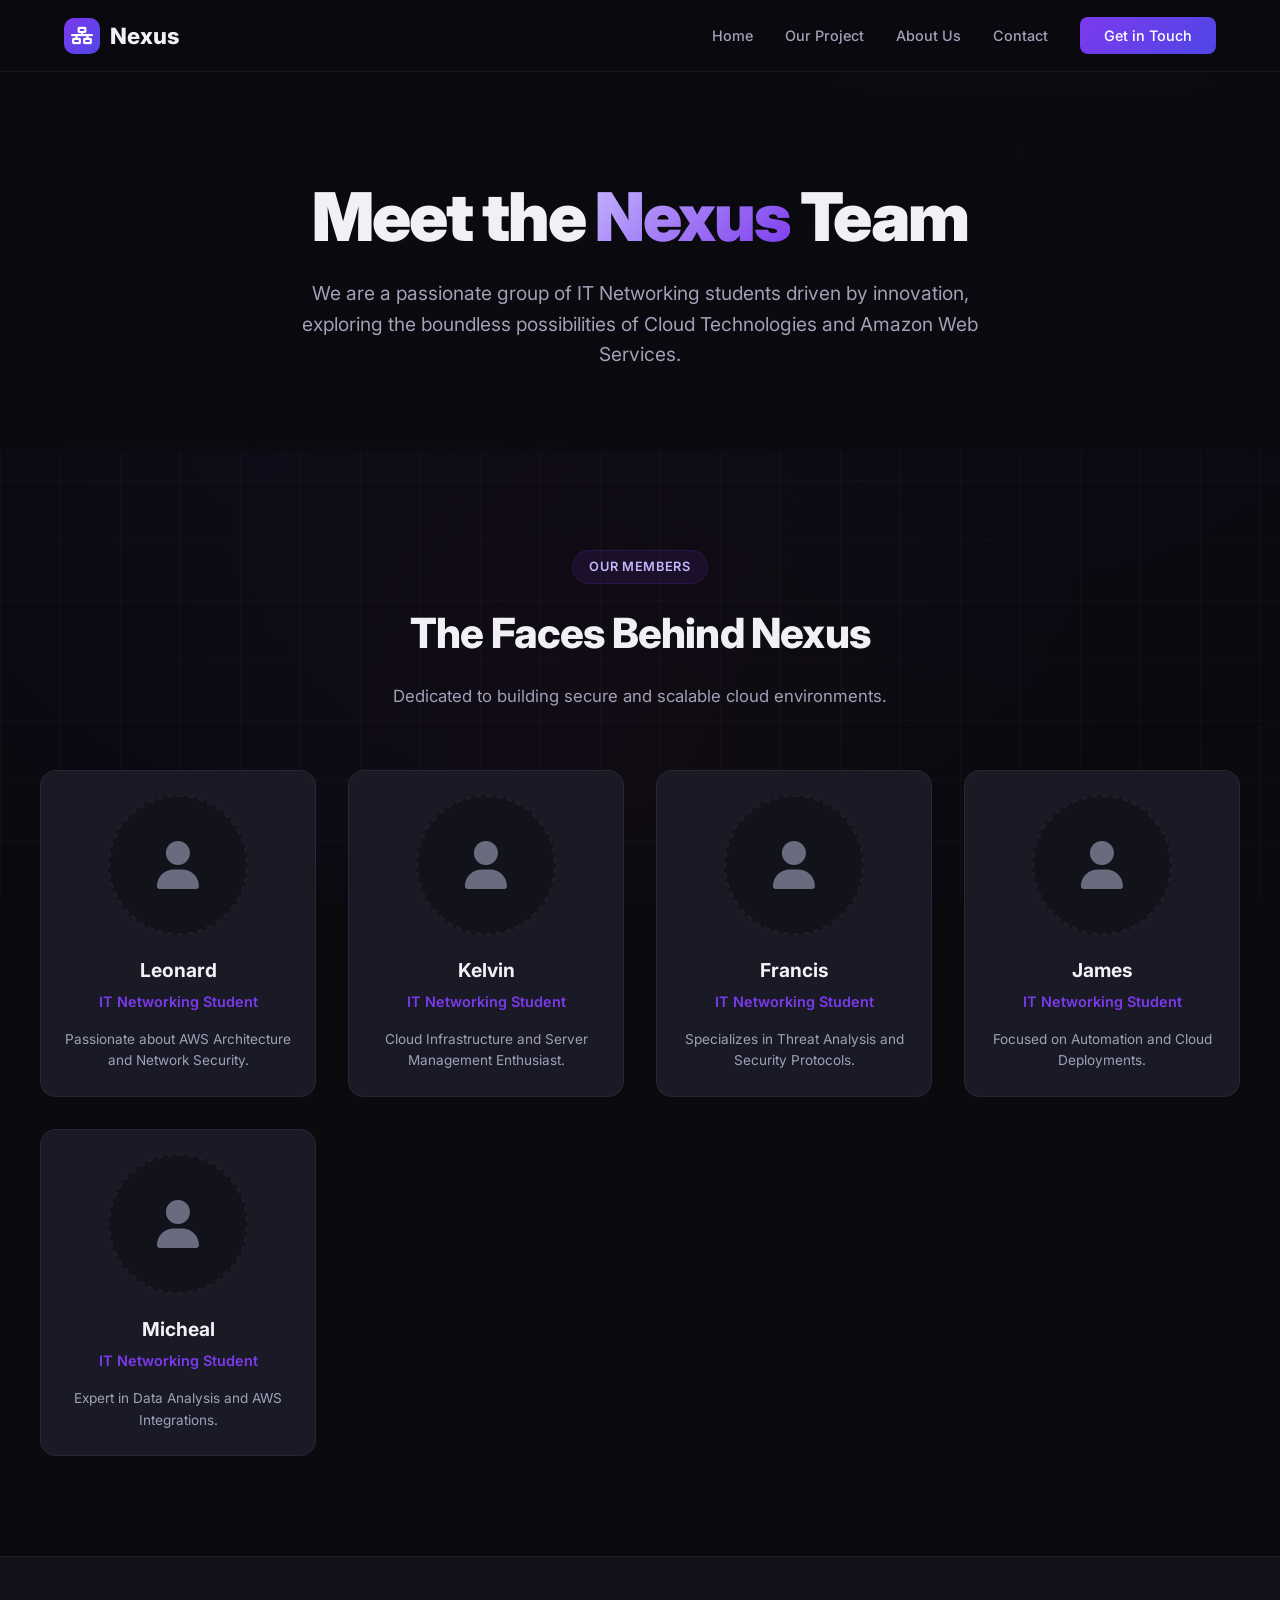
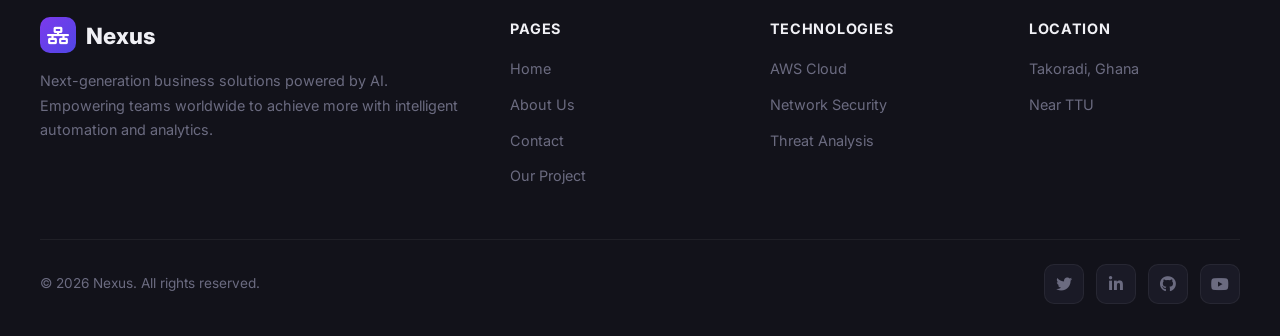
==== about.html @ 23b15f89 "Update branding to Nexus and convert to multi-page website" ====
<!DOCTYPE html>
<html lang="en">
<head>
  <meta charset="UTF-8" />
  <meta name="viewport" content="width=device-width, initial-scale=1.0" />
  <title>About Us | Nexus</title>
  <meta name="description" content="Nexus is a group of IT networking students specializing in AWS cloud infrastructure and threat analysis. with AI-powered analytics, cloud infrastructure, and enterprise automation." />
  <link rel="preconnect" href="https://fonts.googleapis.com" />
  <link rel="preconnect" href="https://fonts.gstatic.com" crossorigin />
  <link href="https://fonts.googleapis.com/css2?family=Inter:wght@400;500;600;700;800;900&display=swap" rel="stylesheet" />
  <link rel="stylesheet" href="https://cdnjs.cloudflare.com/ajax/libs/font-awesome/6.5.1/css/all.min.css" crossorigin="anonymous" referrerpolicy="no-referrer" />
  <link rel="stylesheet" href="style.css" />
</head>
<body>

  <!-- Background -->
  <div class="bg-grid"></div>

  <!-- ===== NAV ===== -->
  <nav>
    <div class="nav-inner">
      <a href="#" class="logo">
        <div class="logo-icon"><i class="fas fa-network-wired"></i></div>
        Nexus
      </a>
      <button class="mobile-toggle" id="mobileToggle" aria-label="Menu">
        <i class="fas fa-bars"></i>
      </button>
      <ul class="nav-links" id="navLinks">
        <li><a href="index.html">Home</a></li>
        <li><a href="index.html#project">Our Project</a></li>
        <li><a href="about.html">About Us</a></li>
        <li><a href="contact.html">Contact</a></li>
        <li><a href="contact.html" class="nav-cta">Get in Touch</a></li>
      </ul>
    </div>
  </nav>

    <!-- ===== ABOUT HERO ===== -->
  <section class="hero" id="hero" style="background: linear-gradient(rgba(10, 10, 15, 0.8), rgba(10, 10, 15, 0.9)), url('https://images.unsplash.com/photo-1451187580459-43490279c0fa?auto=format&fit=crop&q=80&w=1200') center/cover; min-height: 50vh; padding: 160px 24px 60px;">
    <div class="hero-content">
      <h1 class="fade-in fade-in-delay-1">Meet the <span class="highlight">Nexus</span> Team</h1>
      <p class="fade-in fade-in-delay-2" style="max-width: 700px; margin: 0 auto;">
        We are a passionate group of IT Networking students driven by innovation, exploring the boundless possibilities of Cloud Technologies and Amazon Web Services.
      </p>
    </div>
  </section>

  <!-- ===== TEAM ===== -->
  <section id="team">
    <div class="section-header fade-in">
      <span class="section-label">Our Members</span>
      <h2>The Faces Behind Nexus</h2>
      <p>Dedicated to building secure and scalable cloud environments.</p>
    </div>
    
    <style>
      .team-grid {
        display: grid;
        grid-template-columns: repeat(auto-fit, minmax(220px, 1fr));
        gap: 32px;
        max-width: var(--max-width);
        margin: 0 auto;
      }
      .team-card {
        background: var(--bg-card);
        border: 1px solid var(--border);
        border-radius: var(--radius);
        padding: 24px;
        text-align: center;
        transition: all var(--transition);
      }
      .team-card:hover {
        transform: translateY(-8px);
        border-color: var(--accent);
        box-shadow: 0 10px 30px rgba(0,0,0,0.5);
      }
      .team-photo {
        width: 140px;
        height: 140px;
        border-radius: 50%;
        margin: 0 auto 20px;
        background: var(--bg-secondary);
        border: 2px dashed var(--border);
        display: flex;
        align-items: center;
        justify-content: center;
        overflow: hidden;
        position: relative;
      }
      .team-photo img {
        width: 100%;
        height: 100%;
        object-fit: cover;
        position: absolute;
      }
      .team-photo i {
        font-size: 3rem;
        color: var(--text-muted);
      }
      .team-card h3 {
        font-size: 1.2rem;
        margin-bottom: 4px;
      }
      .team-card p {
        color: var(--accent);
        font-size: 0.9rem;
        font-weight: 600;
        margin-bottom: 16px;
      }
      .team-card .bio {
        color: var(--text-secondary);
        font-size: 0.85rem;
        font-weight: normal;
        margin-bottom: 0;
      }
    </style>

    <div class="team-grid">
      <!-- Member 1 -->
      <div class="team-card fade-in">
        <div class="team-photo">
          <i class="fas fa-user"></i>
          <!-- <img src="your-photo-url-here.jpg" alt="Leonard" /> -->
        </div>
        <h3>Leonard</h3>
        <p>IT Networking Student</p>
        <p class="bio">Passionate about AWS Architecture and Network Security.</p>
      </div>

      <!-- Member 2 -->
      <div class="team-card fade-in fade-in-delay-1">
        <div class="team-photo">
          <i class="fas fa-user"></i>
        </div>
        <h3>Kelvin</h3>
        <p>IT Networking Student</p>
        <p class="bio">Cloud Infrastructure and Server Management Enthusiast.</p>
      </div>

      <!-- Member 3 -->
      <div class="team-card fade-in fade-in-delay-2">
        <div class="team-photo">
          <i class="fas fa-user"></i>
        </div>
        <h3>Francis</h3>
        <p>IT Networking Student</p>
        <p class="bio">Specializes in Threat Analysis and Security Protocols.</p>
      </div>

      <!-- Member 4 -->
      <div class="team-card fade-in fade-in-delay-3">
        <div class="team-photo">
          <i class="fas fa-user"></i>
        </div>
        <h3>James</h3>
        <p>IT Networking Student</p>
        <p class="bio">Focused on Automation and Cloud Deployments.</p>
      </div>

      <!-- Member 5 -->
      <div class="team-card fade-in fade-in-delay-4">
        <div class="team-photo">
          <i class="fas fa-user"></i>
        </div>
        <h3>Micheal</h3>
        <p>IT Networking Student</p>
        <p class="bio">Expert in Data Analysis and AWS Integrations.</p>
      </div>
    </div>
  </section>

<!-- ===== FOOTER ===== -->
  <footer>
    <div class="footer-inner">
      <div class="footer-brand">
        <a href="#" class="logo">
          <div class="logo-icon"><i class="fas fa-network-wired"></i></div>
          Nexus
        </a>
        <p>Next-generation business solutions powered by AI. Empowering teams worldwide to achieve more with intelligent automation and analytics.</p>
      </div>
      <div class="footer-col">
        <h4>Pages</h4>
        <ul>
          <li><a href="index.html">Home</a></li>
          <li><a href="about.html">About Us</a></li>
          <li><a href="contact.html">Contact</a></li>
          <li><a href="index.html#project">Our Project</a></li>
        </ul>
      </div>
      <div class="footer-col">
        <h4>Technologies</h4>
        <ul>
          <li><a href="#">AWS Cloud</a></li>
          <li><a href="#">Network Security</a></li>
          <li><a href="#">Threat Analysis</a></li>
        </ul>
      </div>
      <div class="footer-col">
        <h4>Location</h4>
        <ul>
          <li><a href="#">Takoradi, Ghana</a></li>
          <li><a href="#">Near TTU</a></li>
        </ul>
      </div>
    </div>
    <div class="footer-bottom">
      <p>&copy; 2026 Nexus. All rights reserved.</p>
      <div class="footer-socials">
        <a href="#" aria-label="Twitter"><i class="fab fa-twitter"></i></a>
        <a href="#" aria-label="LinkedIn"><i class="fab fa-linkedin-in"></i></a>
        <a href="#" aria-label="GitHub"><i class="fab fa-github"></i></a>
        <a href="#" aria-label="YouTube"><i class="fab fa-youtube"></i></a>
      </div>
    </div>
  </footer>

  <!-- Mobile nav toggle -->
  <script>
    const toggle = document.getElementById('mobileToggle');
    const navLinks = document.getElementById('navLinks');
    toggle.addEventListener('click', () => {
      navLinks.classList.toggle('open');
      const icon = toggle.querySelector('i');
      icon.classList.toggle('fa-bars');
      icon.classList.toggle('fa-times');
    });
    // Close mobile nav on link click
    navLinks.querySelectorAll('a').forEach(link => {
      link.addEventListener('click', () => {
        navLinks.classList.remove('open');
        const icon = toggle.querySelector('i');
        icon.classList.add('fa-bars');
        icon.classList.remove('fa-times');
      });
    });
  </script>
</body>
</html>
---- style.css ----
/* ===== RESET & BASE ===== */
    *,
    *::before,
    *::after { margin: 0; padding: 0; box-sizing: border-box; }

    :root {
      --bg-primary: #0a0a0f;
      --bg-secondary: #12121a;
      --bg-card: #1a1a26;
      --bg-card-hover: #222233;
      --text-primary: #f0f0f5;
      --text-secondary: #a0a0b8;
      --text-muted: #6b6b80;
      --accent: #7c3aed;
      --accent-hover: #8b5cf6;
      --accent-subtle: rgba(124, 58, 237, 0.1);
      --accent-glow: rgba(124, 58, 237, 0.3);
      --gradient-1: linear-gradient(135deg, #7c3aed, #4f46e5);
      --gradient-2: linear-gradient(135deg, #7c3aed, #ec4899);
      --gradient-text: linear-gradient(135deg, #c4b5fd, #7c3aed);
      --border: rgba(255, 255, 255, 0.06);
      --border-hover: rgba(255, 255, 255, 0.12);
      --radius: 16px;
      --radius-sm: 10px;
      --radius-lg: 24px;
      --shadow: 0 4px 30px rgba(0, 0, 0, 0.4);
      --shadow-glow: 0 0 60px rgba(124, 58, 237, 0.15);
      --transition: 0.3s cubic-bezier(0.4, 0, 0.2, 1);
      --max-width: 1200px;
      --nav-height: 72px;
    }

    html { scroll-behavior: smooth; }
    body {
      font-family: 'Inter', -apple-system, BlinkMacSystemFont, sans-serif;
      background: var(--bg-primary);
      color: var(--text-primary);
      line-height: 1.6;
      overflow-x: hidden;
      -webkit-font-smoothing: antialiased;
    }

    /* ===== SCROLLBAR ===== */
    ::-webkit-scrollbar { width: 8px; }
    ::-webkit-scrollbar-track { background: var(--bg-primary); }
    ::-webkit-scrollbar-thumb { background: var(--text-muted); border-radius: 4px; }
    ::-webkit-scrollbar-thumb:hover { background: var(--text-secondary); }

    /* ===== ANIMATED BACKGROUND ===== */
    .bg-grid {
      position: fixed;
      inset: 0;
      z-index: 0;
      pointer-events: none;
      background-image:
        radial-gradient(circle at 20% 50%, rgba(124, 58, 237, 0.04) 0%, transparent 50%),
        radial-gradient(circle at 80% 20%, rgba(79, 70, 229, 0.04) 0%, transparent 50%),
        radial-gradient(circle at 50% 80%, rgba(236, 72, 153, 0.03) 0%, transparent 50%);
    }

    .bg-grid::after {
      content: '';
      position: absolute;
      inset: 0;
      background-image: linear-gradient(rgba(255, 255, 255, 0.02) 1px, transparent 1px),
        linear-gradient(90deg, rgba(255, 255, 255, 0.02) 1px, transparent 1px);
      background-size: 60px 60px;
    }

    /* ===== NAVIGATION ===== */
    nav {
      position: fixed;
      top: 0;
      left: 0;
      right: 0;
      z-index: 1000;
      height: var(--nav-height);
      background: rgba(10, 10, 15, 0.8);
      backdrop-filter: blur(20px);
      -webkit-backdrop-filter: blur(20px);
      border-bottom: 1px solid var(--border);
    }

    .nav-inner {
      max-width: var(--max-width);
      margin: 0 auto;
      padding: 0 24px;
      height: 100%;
      display: flex;
      align-items: center;
      justify-content: space-between;
    }

    .logo {
      display: flex;
      align-items: center;
      gap: 10px;
      text-decoration: none;
      font-weight: 800;
      font-size: 1.4rem;
      color: var(--text-primary);
    }

    .logo-icon {
      width: 36px;
      height: 36px;
      border-radius: 10px;
      background: var(--gradient-1);
      display: flex;
      align-items: center;
      justify-content: center;
      font-size: 1.1rem;
      color: white;
    }

    .nav-links {
      display: flex;
      align-items: center;
      gap: 32px;
      list-style: none;
    }

    .nav-links a {
      text-decoration: none;
      color: var(--text-secondary);
      font-size: 0.9rem;
      font-weight: 500;
      transition: color var(--transition);
      position: relative;
    }

    .nav-links a::after {
      content: '';
      position: absolute;
      bottom: -4px;
      left: 0;
      width: 0;
      height: 2px;
      background: var(--gradient-1);
      transition: width var(--transition);
      border-radius: 1px;
    }

    .nav-links a:hover { color: var(--text-primary); }
    .nav-links a:hover::after { width: 100%; }

    .nav-cta {
      padding: 10px 24px;
      border-radius: 8px;
      background: var(--gradient-1);
      color: white !important;
      font-weight: 600;
      transition: transform var(--transition), box-shadow var(--transition);
    }

    .nav-cta:hover { transform: translateY(-1px); box-shadow: 0 4px 20px var(--accent-glow); }
    .nav-cta::after { display: none !important; }

    .mobile-toggle {
      display: none;
      background: none;
      border: none;
      color: var(--text-primary);
      font-size: 1.5rem;
      cursor: pointer;
      padding: 4px;
    }

    /* ===== BUTTONS ===== */
    .btn {
      display: inline-flex;
      align-items: center;
      gap: 8px;
      padding: 14px 32px;
      border-radius: 10px;
      font-weight: 600;
      font-size: 0.95rem;
      font-family: inherit;
      text-decoration: none;
      cursor: pointer;
      border: none;
      transition: all var(--transition);
    }

    .btn-primary {
      background: var(--gradient-1);
      color: white;
      box-shadow: 0 4px 24px var(--accent-glow);
    }

    .btn-primary:hover {
      transform: translateY(-2px);
      box-shadow: 0 8px 40px var(--accent-glow);
    }

    .btn-secondary {
      background: transparent;
      color: var(--text-primary);
      border: 1px solid var(--border-hover);
    }

    .btn-secondary:hover {
      background: rgba(255, 255, 255, 0.04);
      border-color: var(--text-muted);
    }

    /* ===== HERO ===== */
    .hero {
      position: relative;
      z-index: 1;
      min-height: 100vh;
      display: flex;
      align-items: center;
      justify-content: center;
      padding: 120px 24px 80px;
    }

    .hero-content {
      max-width: 900px;
      text-align: center;
    }

    .hero-badge {
      display: inline-flex;
      align-items: center;
      gap: 8px;
      padding: 8px 18px;
      border-radius: 100px;
      background: var(--accent-subtle);
      border: 1px solid rgba(124, 58, 237, 0.2);
      font-size: 0.85rem;
      font-weight: 500;
      color: #c4b5fd;
      margin-bottom: 28px;
    }

    .hero-badge i { font-size: 0.75rem; }

    .hero h1 {
      font-size: clamp(2.4rem, 7vw, 4.2rem);
      font-weight: 900;
      line-height: 1.1;
      margin-bottom: 24px;
      letter-spacing: -0.03em;
    }

    .hero h1 .highlight {
      background: var(--gradient-text);
      -webkit-background-clip: text;
      -webkit-text-fill-color: transparent;
      background-clip: text;
    }

    .hero p {
      font-size: clamp(1rem, 2vw, 1.2rem);
      color: var(--text-secondary);
      max-width: 640px;
      margin: 0 auto 40px;
    }

    .hero-buttons {
      display: flex;
      flex-wrap: wrap;
      gap: 16px;
      justify-content: center;
    }

    .hero-stats {
      display: flex;
      justify-content: center;
      gap: 48px;
      margin-top: 64px;
      flex-wrap: wrap;
    }

    .hero-stat h3 {
      font-size: 2rem;
      font-weight: 800;
      color: var(--text-primary);
    }

    .hero-stat p {
      font-size: 0.85rem;
      color: var(--text-muted);
      margin: 4px 0 0;
    }

    /* ===== SECTION COMMON ===== */
    section {
      position: relative;
      z-index: 1;
      padding: 100px 24px;
    }

    .section-header {
      text-align: center;
      max-width: 640px;
      margin: 0 auto 60px;
    }

    .section-header h2 {
      font-size: clamp(1.8rem, 4vw, 2.6rem);
      font-weight: 800;
      margin-bottom: 16px;
      letter-spacing: -0.02em;
    }

    .section-header p {
      color: var(--text-secondary);
      font-size: 1.05rem;
    }

    .section-label {
      display: inline-block;
      padding: 6px 16px;
      border-radius: 100px;
      background: var(--accent-subtle);
      border: 1px solid rgba(124, 58, 237, 0.15);
      font-size: 0.8rem;
      font-weight: 600;
      color: #c4b5fd;
      text-transform: uppercase;
      letter-spacing: 0.05em;
      margin-bottom: 16px;
    }

    /* ===== FEATURES ===== */
    .features-grid {
      display: grid;
      grid-template-columns: repeat(auto-fit, minmax(300px, 1fr));
      gap: 24px;
      max-width: var(--max-width);
      margin: 0 auto;
    }

    .feature-card {
      background: var(--bg-card);
      border: 1px solid var(--border);
      border-radius: var(--radius);
      padding: 32px;
      transition: all var(--transition);
      position: relative;
      overflow: hidden;
    }

    .feature-card::before {
      content: '';
      position: absolute;
      top: 0;
      left: 0;
      right: 0;
      height: 3px;
      background: var(--gradient-1);
      transform: scaleX(0);
      transform-origin: left;
      transition: transform var(--transition);
    }

    .feature-card:hover {
      background: var(--bg-card-hover);
      border-color: var(--border-hover);
      transform: translateY(-4px);
    }

    .feature-card:hover::before { transform: scaleX(1); }

    .feature-icon {
      width: 56px;
      height: 56px;
      border-radius: 14px;
      background: var(--accent-subtle);
      display: flex;
      align-items: center;
      justify-content: center;
      font-size: 1.4rem;
      color: #c4b5fd;
      margin-bottom: 20px;
    }

    .feature-card h3 {
      font-size: 1.2rem;
      font-weight: 700;
      margin-bottom: 10px;
    }

    .feature-card p {
      color: var(--text-secondary);
      font-size: 0.92rem;
      line-height: 1.7;
    }

    /* ===== TESTIMONIALS CAROUSEL (CSS-only) ===== */
    .testimonials {
      background: var(--bg-secondary);
    }

    .carousel {
      max-width: 800px;
      margin: 0 auto;
      overflow: hidden;
      position: relative;
    }

    .carousel-track {
      display: flex;
      transition: transform 0.6s cubic-bezier(0.4, 0, 0.2, 1);
    }

    .carousel-slide {
      flex: 0 0 100%;
      padding: 0 16px;
    }

    .testimonial-card {
      background: var(--bg-card);
      border: 1px solid var(--border);
      border-radius: var(--radius);
      padding: 40px;
      text-align: center;
    }

    .testimonial-stars {
      color: #f59e0b;
      font-size: 1.1rem;
      margin-bottom: 20px;
      letter-spacing: 4px;
    }

    .testimonial-text {
      font-size: 1.1rem;
      line-height: 1.8;
      color: var(--text-secondary);
      font-style: italic;
      margin-bottom: 28px;
      max-width: 600px;
      margin-left: auto;
      margin-right: auto;
    }

    .testimonial-author {
      display: flex;
      align-items: center;
      justify-content: center;
      gap: 14px;
    }

    .testimonial-avatar {
      width: 48px;
      height: 48px;
      border-radius: 50%;
      background: var(--gradient-2);
      display: flex;
      align-items: center;
      justify-content: center;
      font-weight: 700;
      font-size: 1.1rem;
      color: white;
    }

    .testimonial-info h4 {
      font-size: 0.95rem;
      font-weight: 600;
    }

    .testimonial-info p {
      font-size: 0.82rem;
      color: var(--text-muted);
    }

    /* Carousel controls */
    .carousel-controls {
      display: flex;
      justify-content: center;
      gap: 12px;
      margin-top: 32px;
    }

    .carousel-label {
      display: block;
      width: 14px;
      height: 14px;
      border-radius: 50%;
      background: var(--text-muted);
      cursor: pointer;
      transition: all var(--transition);
      border: 2px solid transparent;
    }

    .carousel-label:hover { background: var(--text-secondary); }

    #slide-1:checked ~ .carousel .carousel-track { transform: translateX(0); }
    #slide-2:checked ~ .carousel .carousel-track { transform: translateX(-100%); }
    #slide-3:checked ~ .carousel .carousel-track { transform: translateX(-200%); }

    #slide-1:checked ~ .carousel-controls label[for="slide-1"],
    #slide-2:checked ~ .carousel-controls label[for="slide-2"],
    #slide-3:checked ~ .carousel-controls label[for="slide-3"] {
      background: var(--accent);
      border-color: var(--accent-glow);
      box-shadow: 0 0 12px var(--accent-glow);
    }

    .carousel-input { display: none; }

    /* ===== PRICING ===== */
    .pricing-grid {
      display: grid;
      grid-template-columns: repeat(auto-fit, minmax(300px, 1fr));
      gap: 24px;
      max-width: 1000px;
      margin: 0 auto;
    }

    .pricing-card {
      background: var(--bg-card);
      border: 1px solid var(--border);
      border-radius: var(--radius);
      padding: 40px 32px;
      text-align: center;
      transition: all var(--transition);
      position: relative;
    }

    .pricing-card:hover {
      transform: translateY(-4px);
      border-color: var(--border-hover);
    }

    .pricing-card.featured {
      background: linear-gradient(135deg, rgba(124, 58, 237, 0.06), rgba(79, 70, 229, 0.06));
      border-color: rgba(124, 58, 237, 0.3);
      transform: scale(1.04);
    }

    .pricing-card.featured:hover { transform: scale(1.04) translateY(-4px); }

    .pricing-badge {
      display: inline-block;
      padding: 6px 16px;
      border-radius: 100px;
      background: var(--gradient-1);
      font-size: 0.75rem;
      font-weight: 700;
      text-transform: uppercase;
      letter-spacing: 0.05em;
      margin-bottom: 20px;
    }

    .pricing-card h3 {
      font-size: 1.3rem;
      font-weight: 700;
      margin-bottom: 8px;
    }

    .pricing-card .subtitle {
      font-size: 0.88rem;
      color: var(--text-muted);
      margin-bottom: 24px;
    }

    .pricing-price {
      font-size: 3rem;
      font-weight: 900;
      letter-spacing: -0.03em;
      margin-bottom: 4px;
    }

    .pricing-price span {
      font-size: 1rem;
      font-weight: 500;
      color: var(--text-muted);
    }

    .pricing-duration {
      color: var(--text-muted);
      font-size: 0.85rem;
      margin-bottom: 28px;
    }

    .pricing-features {
      list-style: none;
      text-align: left;
      margin-bottom: 32px;
    }

    .pricing-features li {
      padding: 10px 0;
      display: flex;
      align-items: center;
      gap: 12px;
      font-size: 0.9rem;
      color: var(--text-secondary);
      border-bottom: 1px solid var(--border);
    }

    .pricing-features li:last-child { border-bottom: none; }

    .pricing-features li i {
      color: var(--accent);
      font-size: 0.85rem;
      width: 18px;
      flex-shrink: 0;
    }

    .pricing-card .btn {
      width: 100%;
      justify-content: center;
    }

    /* ===== CONTACT ===== */
    .contact {
      background: var(--bg-secondary);
    }

    .contact-grid {
      display: grid;
      grid-template-columns: 1fr 1fr;
      gap: 48px;
      max-width: var(--max-width);
      margin: 0 auto;
      align-items: start;
    }

    .contact-info h3 {
      font-size: 1.6rem;
      font-weight: 700;
      margin-bottom: 16px;
    }

    .contact-info > p {
      color: var(--text-secondary);
      margin-bottom: 32px;
    }

    .contact-detail {
      display: flex;
      gap: 16px;
      margin-bottom: 20px;
    }

    .contact-detail i {
      width: 44px;
      height: 44px;
      border-radius: 12px;
      background: var(--accent-subtle);
      display: flex;
      align-items: center;
      justify-content: center;
      color: #c4b5fd;
      flex-shrink: 0;
    }

    .contact-detail h4 {
      font-size: 0.95rem;
      font-weight: 600;
      margin-bottom: 2px;
    }

    .contact-detail p {
      font-size: 0.88rem;
      color: var(--text-muted);
    }

    .contact-form {
      background: var(--bg-card);
      border: 1px solid var(--border);
      border-radius: var(--radius);
      padding: 36px;
    }

    .form-group {
      margin-bottom: 20px;
    }

    .form-group label {
      display: block;
      font-size: 0.88rem;
      font-weight: 500;
      margin-bottom: 6px;
      color: var(--text-secondary);
    }

    .form-group input,
    .form-group textarea,
    .form-group select {
      width: 100%;
      padding: 12px 16px;
      border-radius: var(--radius-sm);
      background: var(--bg-primary);
      border: 1px solid var(--border);
      color: var(--text-primary);
      font-family: inherit;
      font-size: 0.95rem;
      transition: border-color var(--transition);
      outline: none;
    }

    .form-group input:focus,
    .form-group textarea:focus {
      border-color: var(--accent);
      box-shadow: 0 0 0 3px var(--accent-subtle);
    }

    .form-group textarea {
      min-height: 120px;
      resize: vertical;
    }

    .form-row {
      display: grid;
      grid-template-columns: 1fr 1fr;
      gap: 16px;
    }

    .contact-form .btn {
      width: 100%;
      justify-content: center;
    }

    /* ===== FOOTER ===== */
    footer {
      position: relative;
      z-index: 1;
      border-top: 1px solid var(--border);
      padding: 60px 24px 32px;
      background: var(--bg-secondary);
    }

    .footer-inner {
      max-width: var(--max-width);
      margin: 0 auto;
      display: grid;
      grid-template-columns: 2fr 1fr 1fr 1fr;
      gap: 48px;
    }

    .footer-brand .logo { margin-bottom: 16px; }
    .footer-brand p {
      color: var(--text-muted);
      font-size: 0.9rem;
      line-height: 1.7;
    }

    .footer-col h4 {
      font-size: 0.9rem;
      font-weight: 700;
      text-transform: uppercase;
      letter-spacing: 0.05em;
      margin-bottom: 16px;
      color: var(--text-primary);
    }

    .footer-col ul {
      list-style: none;
    }

    .footer-col ul li {
      margin-bottom: 10px;
    }

    .footer-col ul a {
      text-decoration: none;
      color: var(--text-muted);
      font-size: 0.9rem;
      transition: color var(--transition);
    }

    .footer-col ul a:hover { color: var(--text-primary); }

    .footer-bottom {
      max-width: var(--max-width);
      margin: 40px auto 0;
      padding-top: 24px;
      border-top: 1px solid var(--border);
      display: flex;
      justify-content: space-between;
      align-items: center;
      flex-wrap: wrap;
      gap: 16px;
    }

    .footer-bottom p {
      color: var(--text-muted);
      font-size: 0.85rem;
    }

    .footer-socials {
      display: flex;
      gap: 12px;
    }

    .footer-socials a {
      width: 40px;
      height: 40px;
      border-radius: 10px;
      background: var(--bg-card);
      border: 1px solid var(--border);
      display: flex;
      align-items: center;
      justify-content: center;
      color: var(--text-muted);
      text-decoration: none;
      transition: all var(--transition);
    }

    .footer-socials a:hover {
      background: var(--accent-subtle);
      color: var(--accent);
      border-color: rgba(124, 58, 237, 0.3);
    }

    /* ===== ANIMATIONS ===== */
    .fade-in {
      opacity: 0;
      transform: translateY(30px);
      animation: fadeIn 0.7s ease forwards;
    }

    .fade-in-delay-1 { animation-delay: 0.1s; }
    .fade-in-delay-2 { animation-delay: 0.2s; }
    .fade-in-delay-3 { animation-delay: 0.3s; }
    .fade-in-delay-4 { animation-delay: 0.4s; }

    @keyframes fadeIn {
      to { opacity: 1; transform: translateY(0); }
    }

    @keyframes float {
      0%, 100% { transform: translateY(0); }
      50% { transform: translateY(-10px); }
    }

    .float { animation: float 4s ease-in-out infinite; }

    /* ===== RESPONSIVE ===== */
    @media (max-width: 1024px) {
      .footer-inner { grid-template-columns: 1fr 1fr; }
    }

    @media (max-width: 768px) {
      .nav-links { display: none; }
      .mobile-toggle { display: block; }

      .nav-links.open {
        display: flex;
        flex-direction: column;
        position: absolute;
        top: var(--nav-height);
        left: 0;
        right: 0;
        background: rgba(10, 10, 15, 0.98);
        backdrop-filter: blur(20px);
        padding: 24px;
        gap: 16px;
        border-bottom: 1px solid var(--border);
      }

      .hero-stats { gap: 28px; }

      .contact-grid {
        grid-template-columns: 1fr;
      }

      .form-row {
        grid-template-columns: 1fr;
      }

      .pricing-card.featured {
        transform: none;
      }
      .pricing-card.featured:hover { transform: translateY(-4px); }

      .footer-inner { grid-template-columns: 1fr; text-align: center; }
      .footer-bottom { flex-direction: column; text-align: center; }
    }

    @media (max-width: 480px) {
      section { padding: 60px 16px; }
      .hero { padding: 100px 16px 60px; }
      .pricing-card { padding: 28px 20px; }
    }
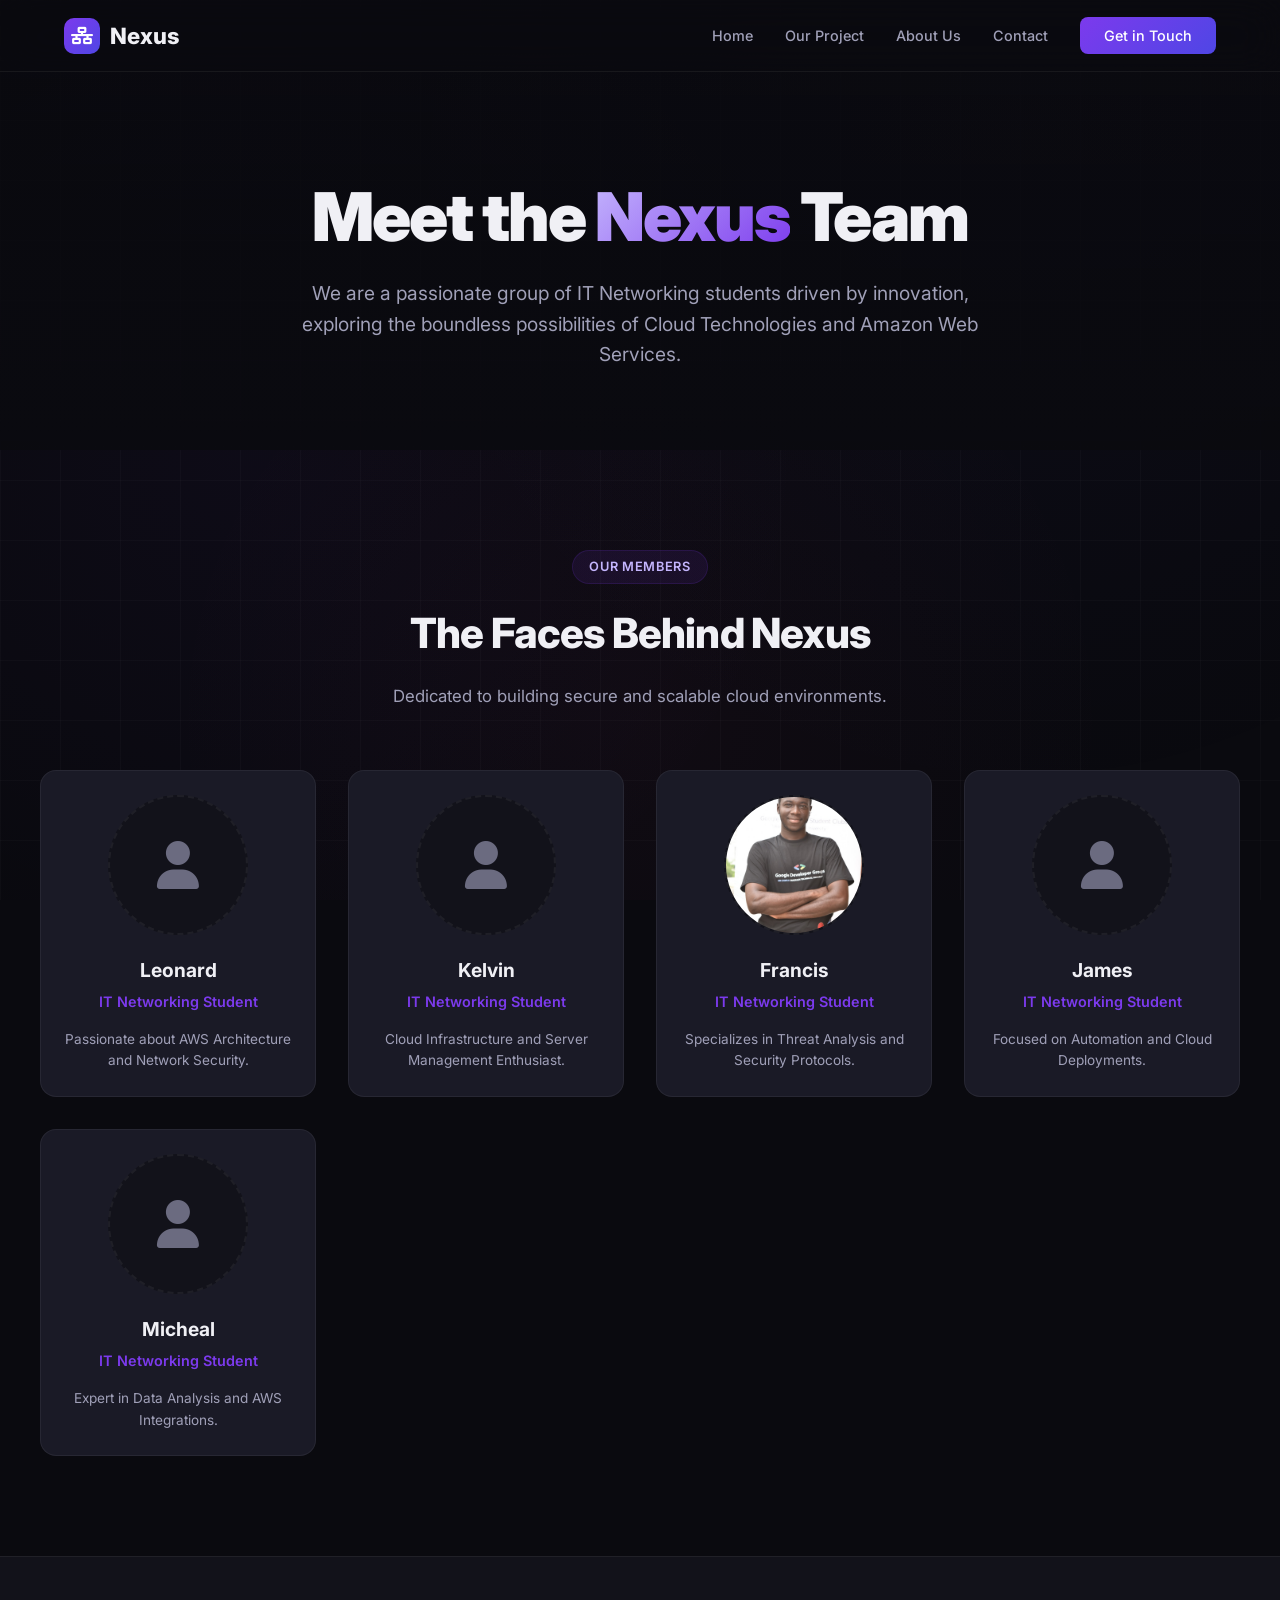
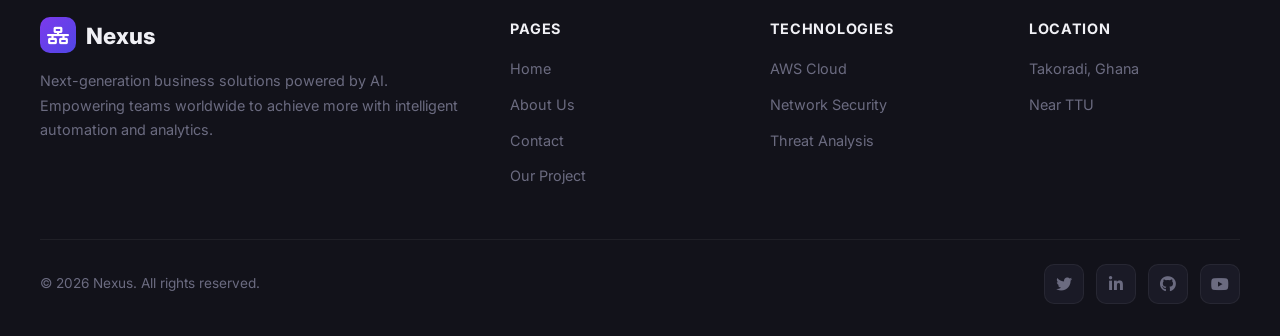
==== commit cb4916cc: "Add Francis's profile photo" ====
--- a/about.html
+++ b/about.html
@@ -141,7 +141,7 @@
       <!-- Member 3 -->
       <div class="team-card fade-in fade-in-delay-2">
         <div class="team-photo">
-          <i class="fas fa-user"></i>
+          <img src="images/francis.jpg" alt="Francis" />
         </div>
         <h3>Francis</h3>
         <p>IT Networking Student</p>
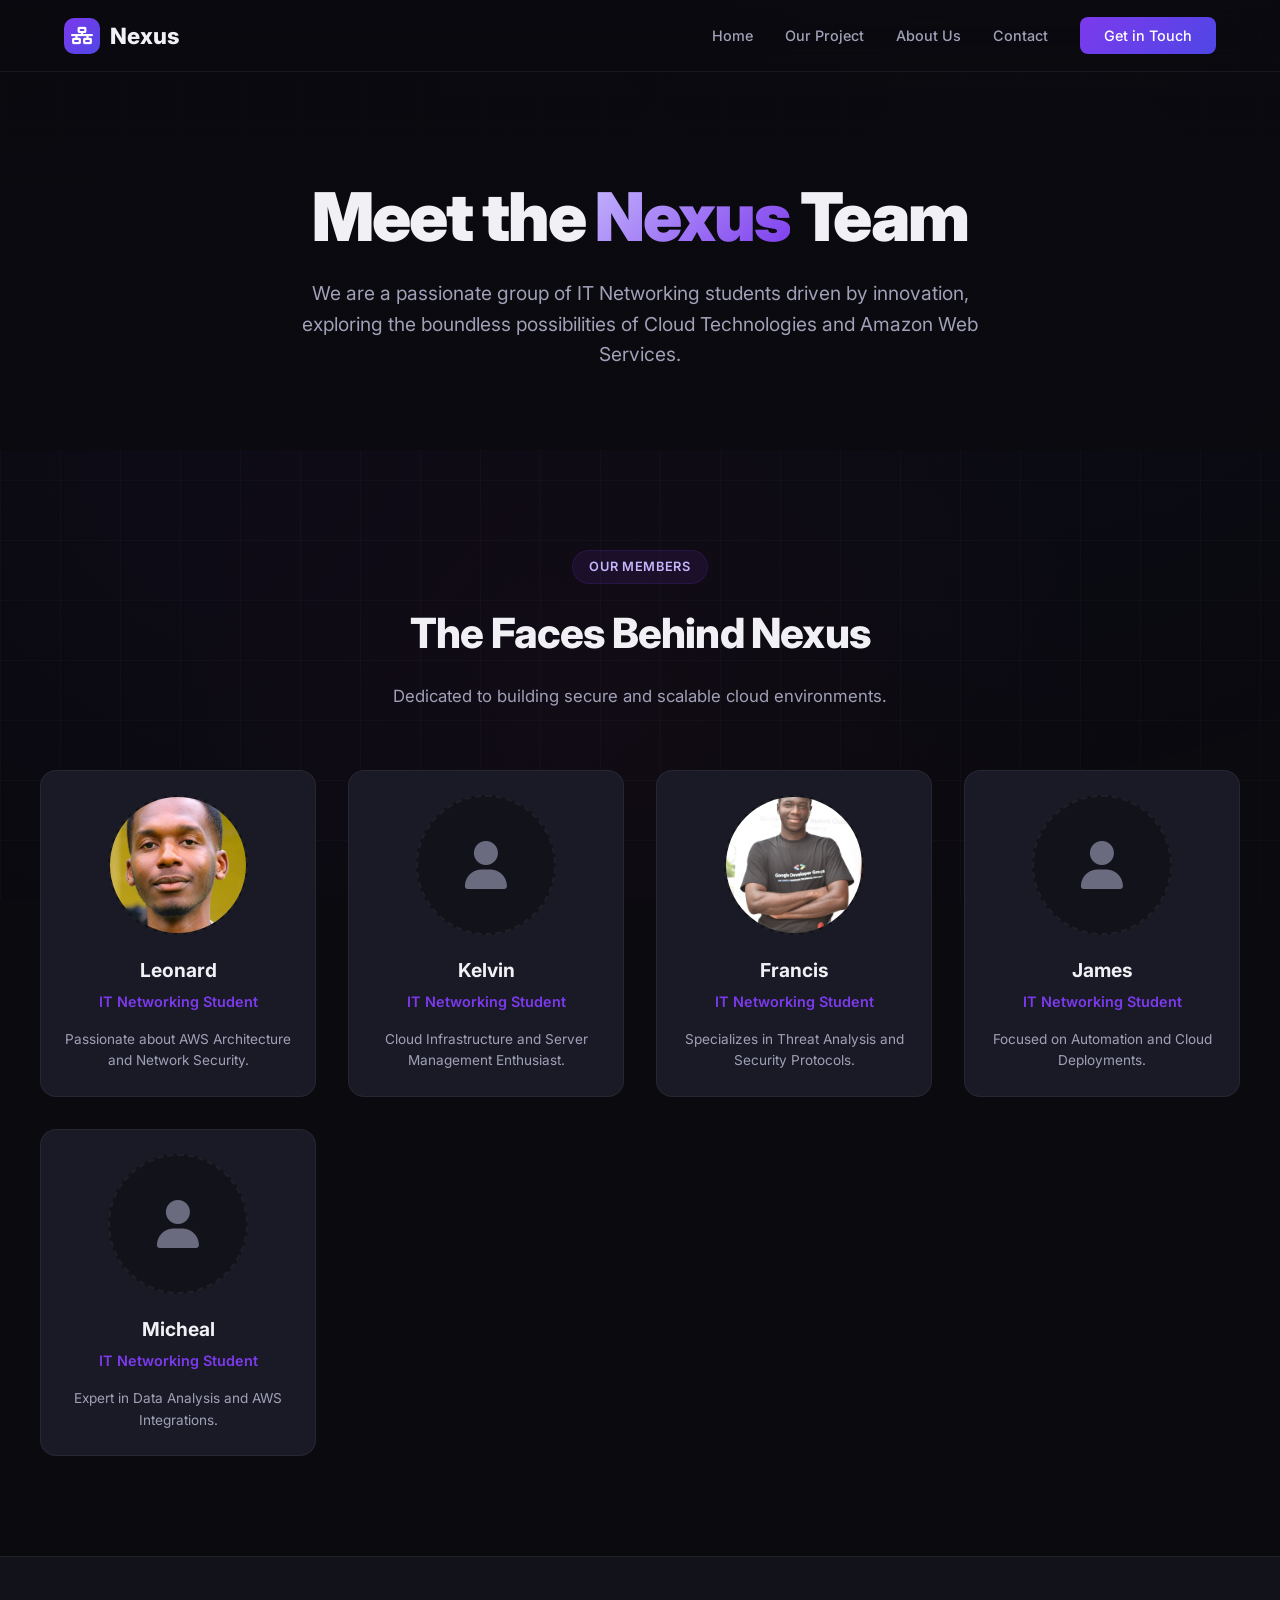
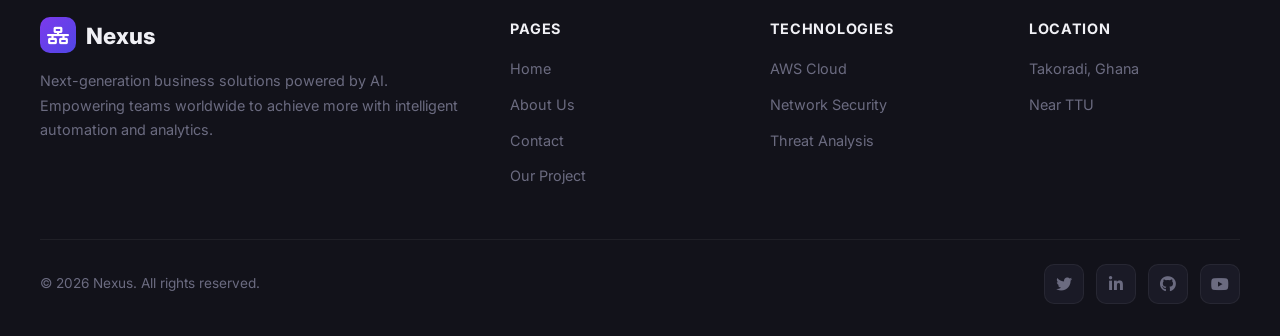
==== commit 56c152ac: "Add Leonard's profile photo" ====
--- a/about.html
+++ b/about.html
@@ -120,8 +120,7 @@
       <!-- Member 1 -->
       <div class="team-card fade-in">
         <div class="team-photo">
-          <i class="fas fa-user"></i>
-          <!-- <img src="your-photo-url-here.jpg" alt="Leonard" /> -->
+          <img src="images/leonard.jpg" alt="Leonard" />
         </div>
         <h3>Leonard</h3>
         <p>IT Networking Student</p>
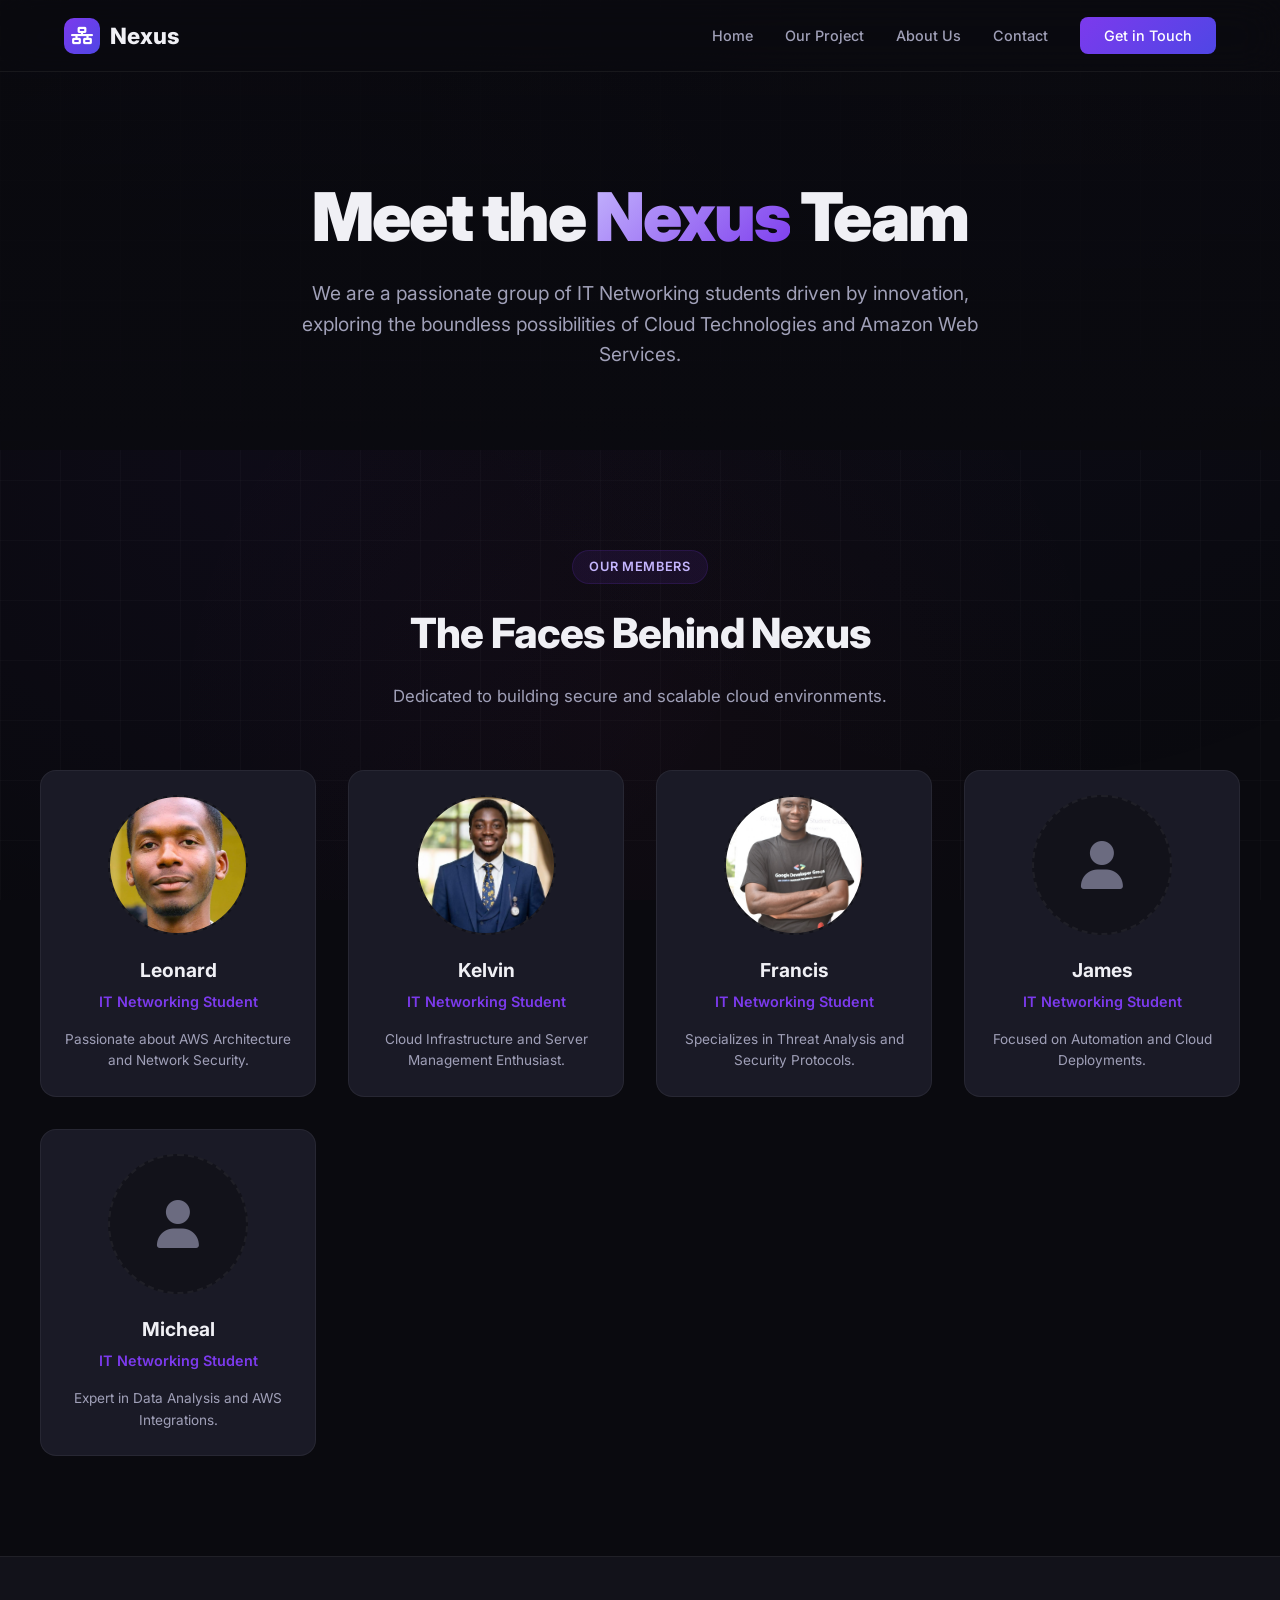
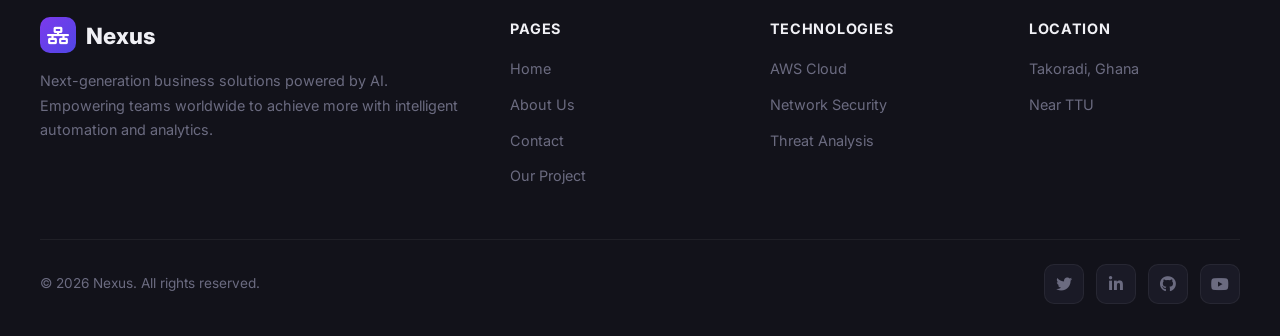
==== commit c03218fa: "Add Kelvin's profile photo" ====
--- a/about.html
+++ b/about.html
@@ -130,7 +130,7 @@
       <!-- Member 2 -->
       <div class="team-card fade-in fade-in-delay-1">
         <div class="team-photo">
-          <i class="fas fa-user"></i>
+          <img src="images/kelvin.jpg" alt="Kelvin" />
         </div>
         <h3>Kelvin</h3>
         <p>IT Networking Student</p>
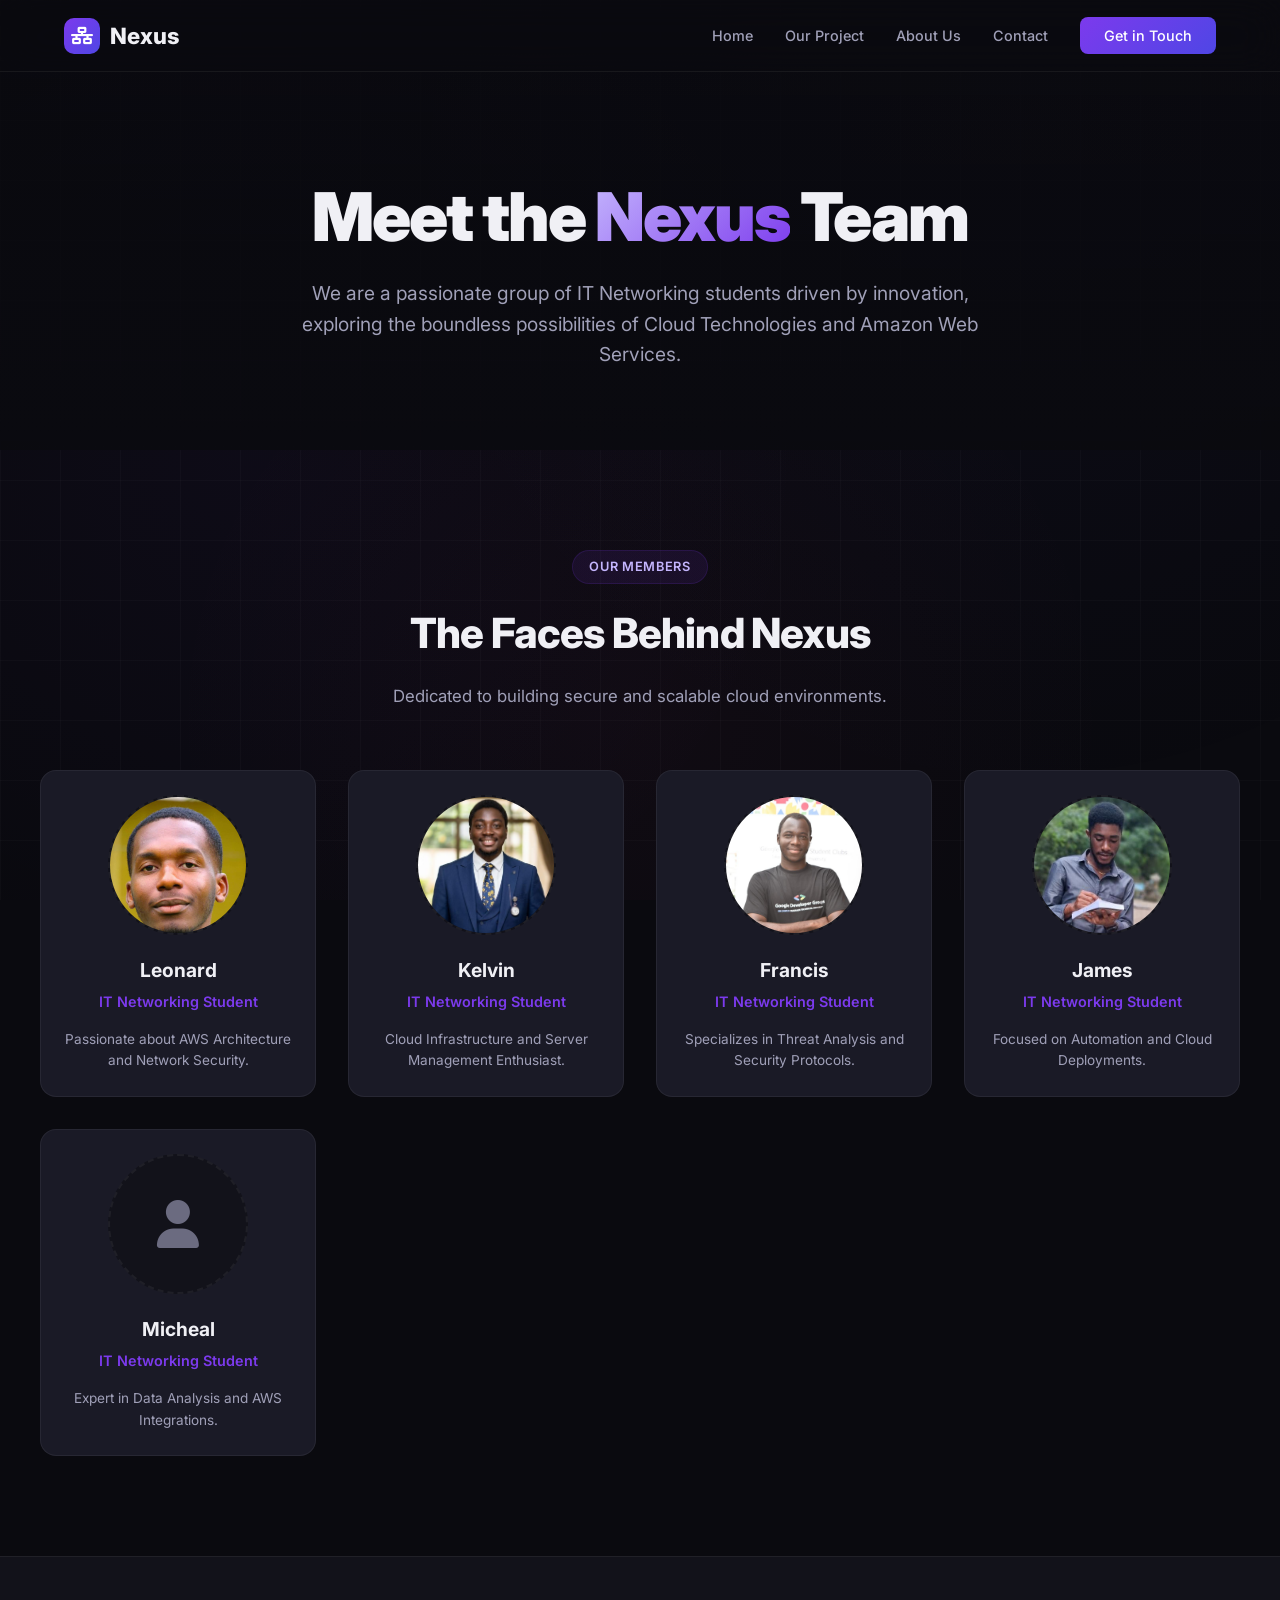
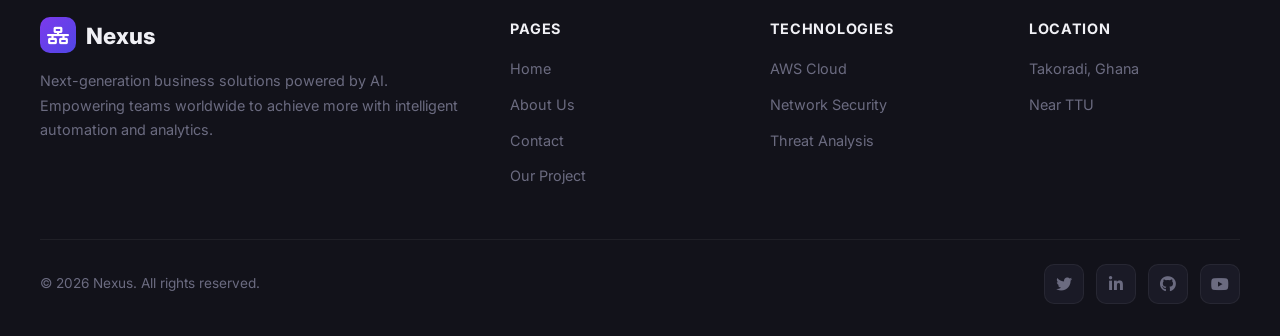
==== commit 926103b8: "Add James's profile photo with zoomed crop" ====
--- a/about.html
+++ b/about.html
@@ -150,7 +150,7 @@
       <!-- Member 4 -->
       <div class="team-card fade-in fade-in-delay-3">
         <div class="team-photo">
-          <i class="fas fa-user"></i>
+          <img src="images/james.jpg" alt="James" />
         </div>
         <h3>James</h3>
         <p>IT Networking Student</p>
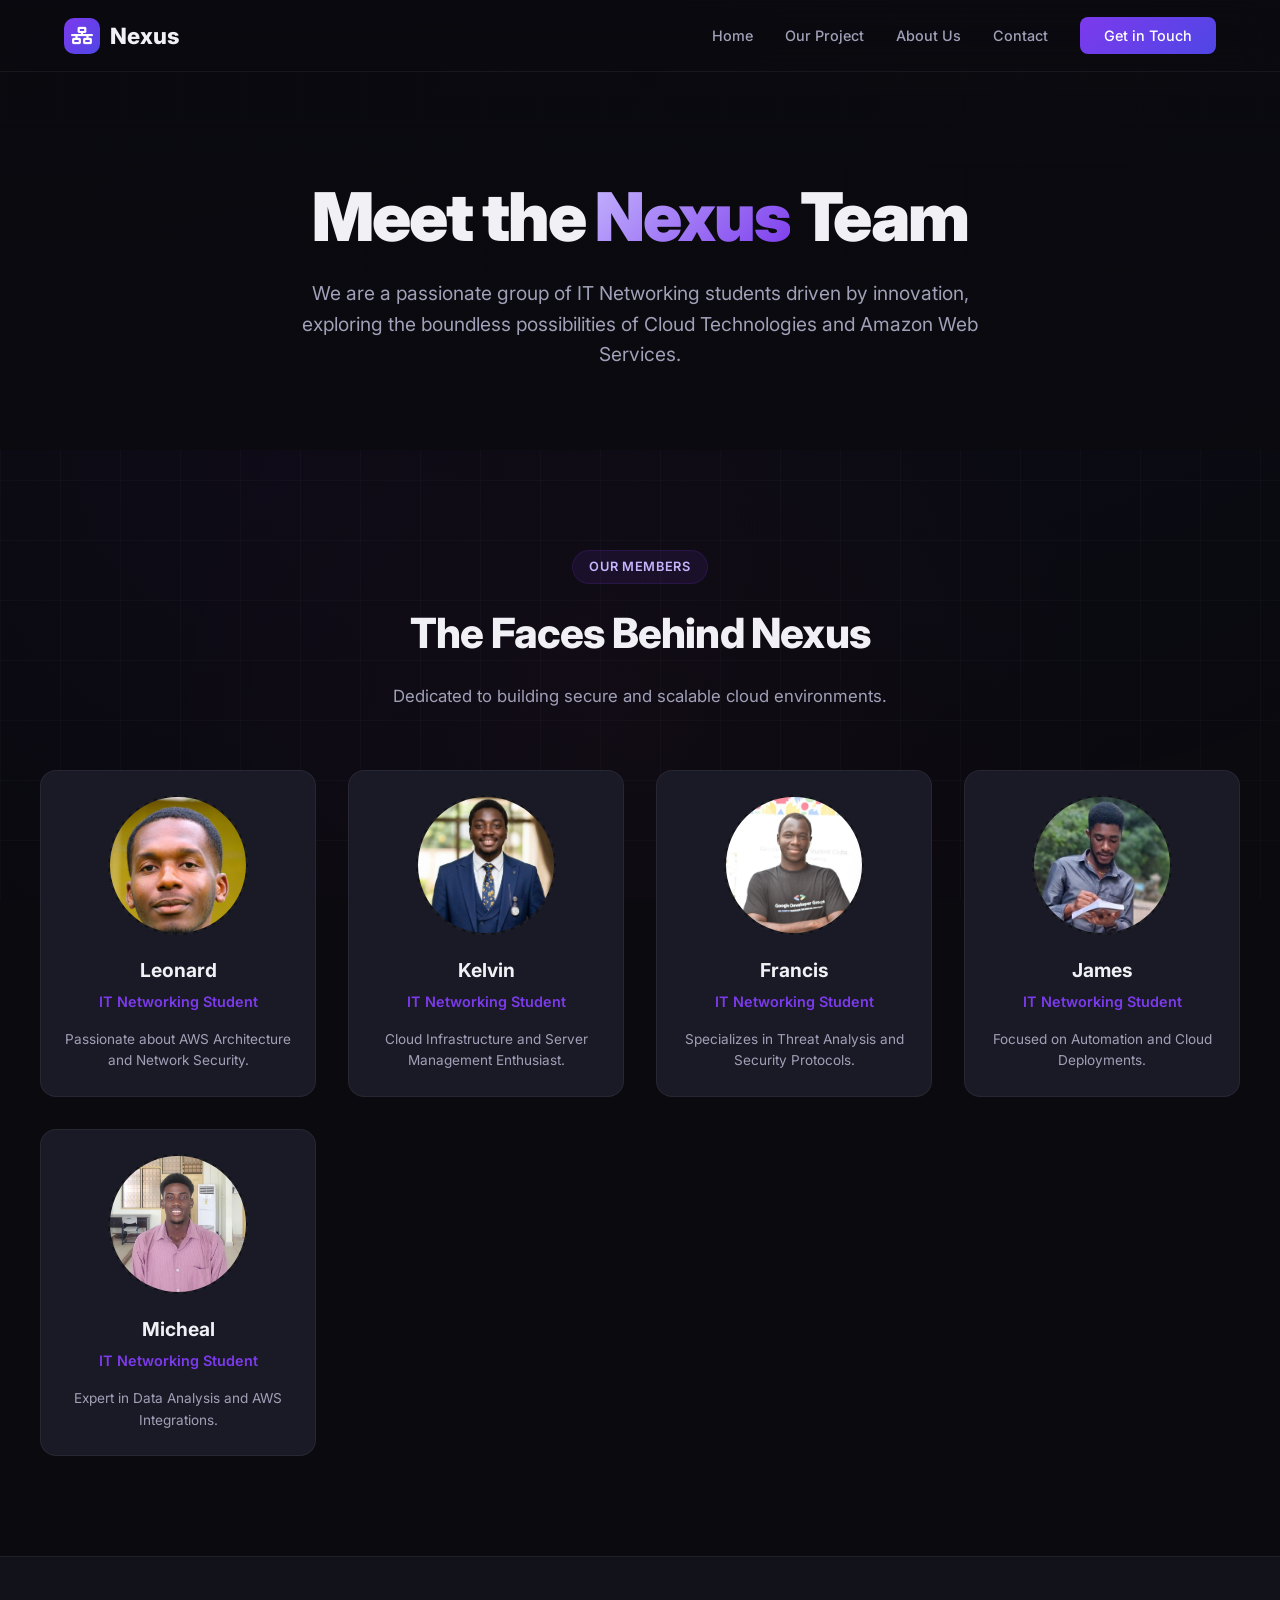
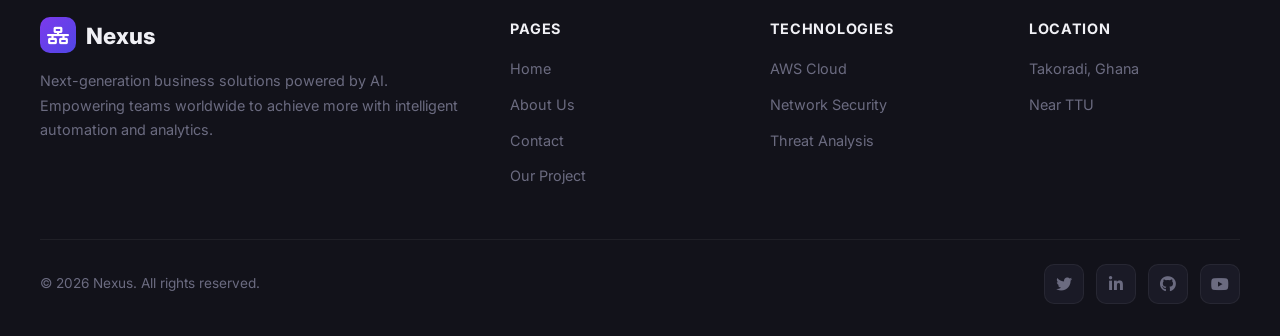
==== commit a31ea45d: "Add Micheal's profile photo with upper-cropped formatting" ====
--- a/about.html
+++ b/about.html
@@ -160,7 +160,7 @@
       <!-- Member 5 -->
       <div class="team-card fade-in fade-in-delay-4">
         <div class="team-photo">
-          <i class="fas fa-user"></i>
+          <img src="images/micheal.jpg" alt="Micheal" />
         </div>
         <h3>Micheal</h3>
         <p>IT Networking Student</p>
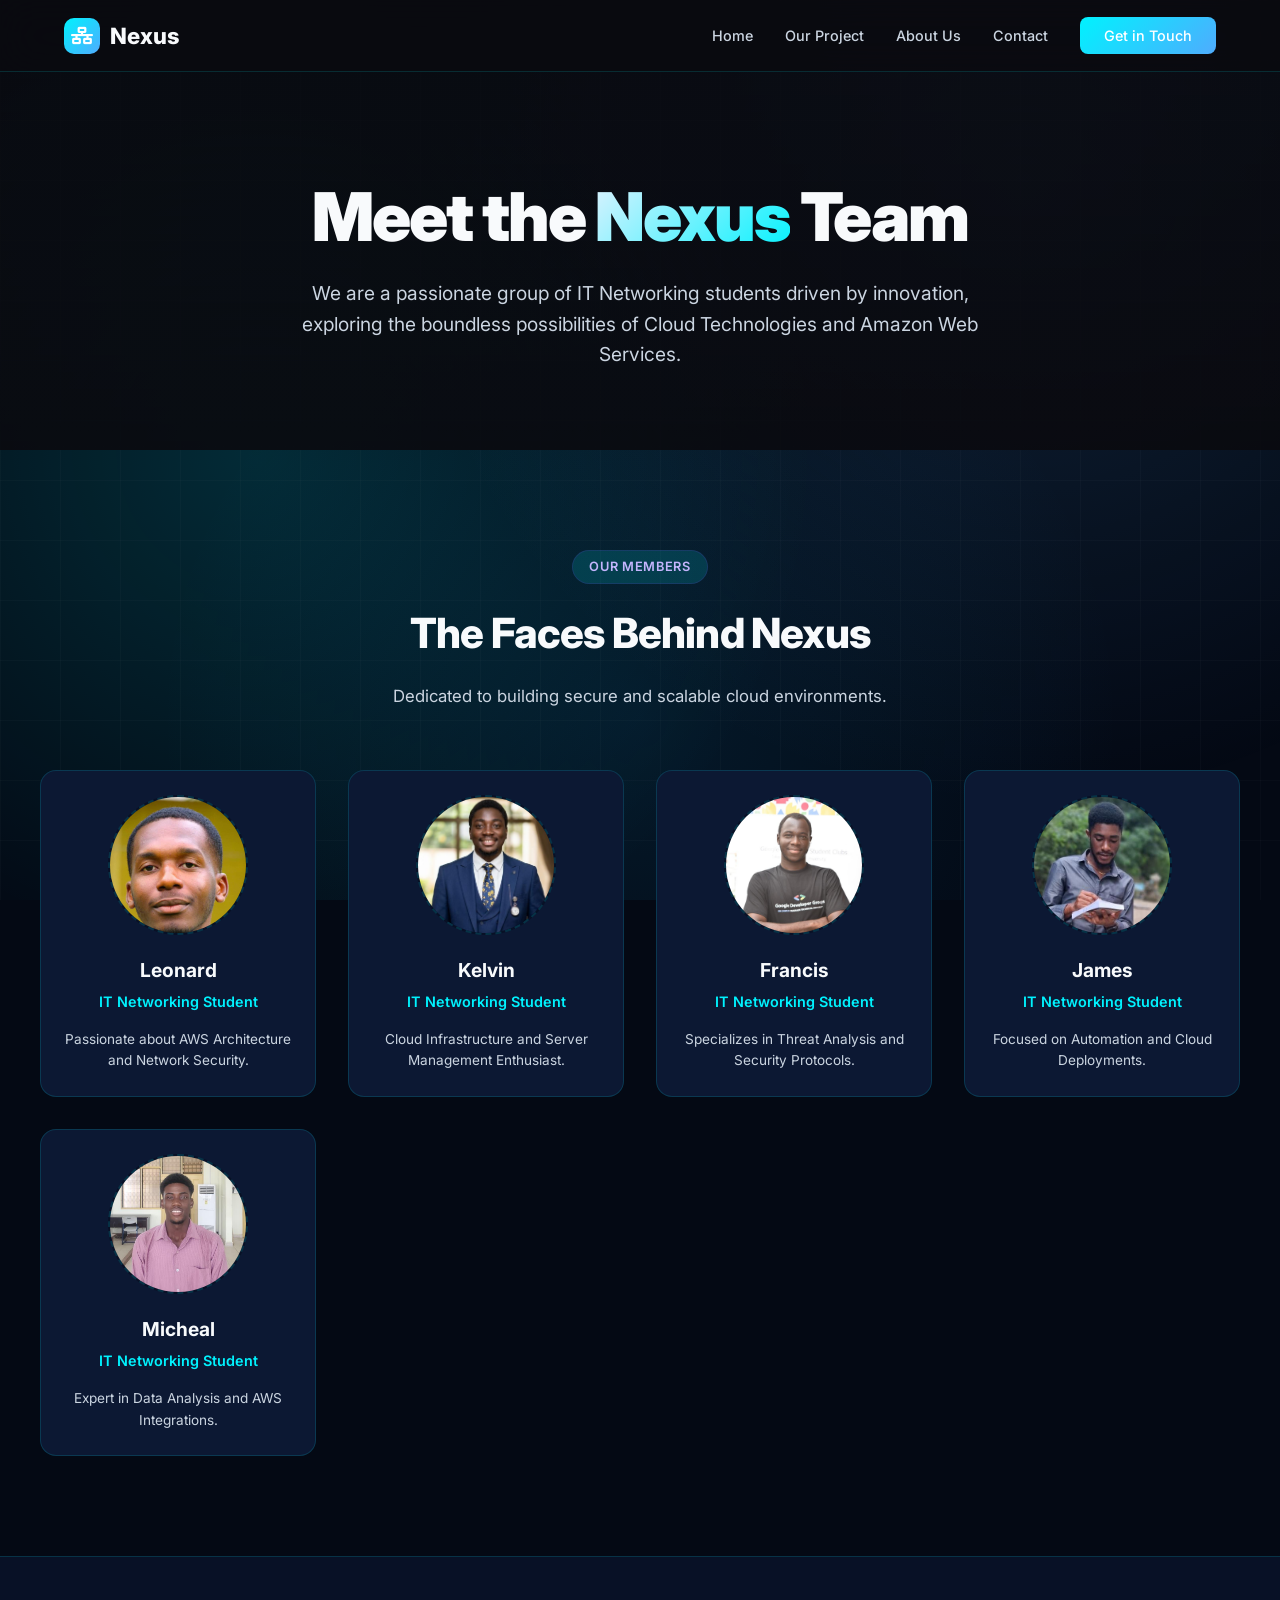
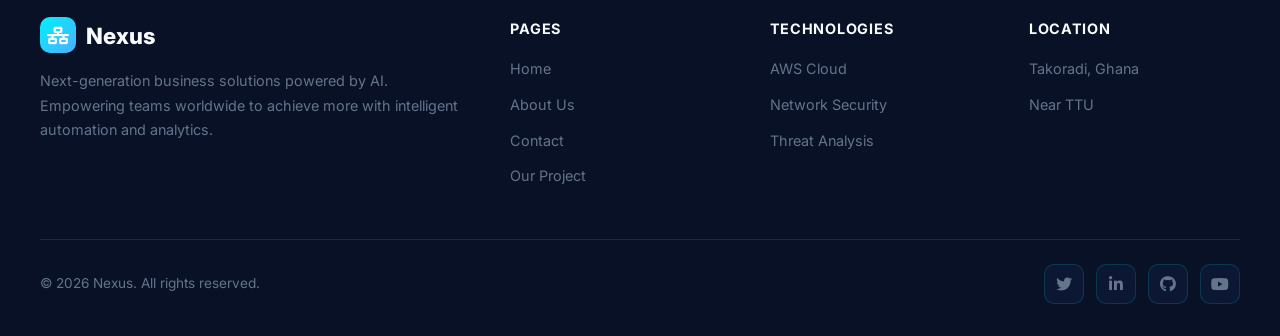
==== commit 0454c2f6: "Fix architecture diagram layout and overhaul color scheme to vibrant cyan/navy" ====
--- a/about.html
+++ b/about.html
@@ -9,7 +9,8 @@
   <link rel="preconnect" href="https://fonts.gstatic.com" crossorigin />
   <link href="https://fonts.googleapis.com/css2?family=Inter:wght@400;500;600;700;800;900&display=swap" rel="stylesheet" />
   <link rel="stylesheet" href="https://cdnjs.cloudflare.com/ajax/libs/font-awesome/6.5.1/css/all.min.css" crossorigin="anonymous" referrerpolicy="no-referrer" />
-  <link rel="stylesheet" href="style.css" />
+  <link rel="stylesheet" href="style.css?v=2" />
+  <link rel="icon" href="data:image/svg+xml,<svg xmlns=%22http://www.w3.org/2000/svg%22 viewBox=%220 0 100 100%22><text y=%22.9em%22 font-size=%2290%22>🛡️</text></svg>">
 </head>
 <body>
 
@@ -48,7 +49,7 @@
 
   <!-- ===== TEAM ===== -->
   <section id="team">
-    <div class="section-header fade-in">
+    <div class="section-header fade-in reveal">
       <span class="section-label">Our Members</span>
       <h2>The Faces Behind Nexus</h2>
       <p>Dedicated to building secure and scalable cloud environments.</p>
@@ -118,7 +119,7 @@
 
     <div class="team-grid">
       <!-- Member 1 -->
-      <div class="team-card fade-in">
+      <div class="team-card fade-in reveal">
         <div class="team-photo">
           <img src="images/leonard.jpg" alt="Leonard" />
         </div>
@@ -128,7 +129,7 @@
       </div>
 
       <!-- Member 2 -->
-      <div class="team-card fade-in fade-in-delay-1">
+      <div class="team-card fade-in reveal fade-in-delay-1">
         <div class="team-photo">
           <img src="images/kelvin.jpg" alt="Kelvin" />
         </div>
@@ -138,7 +139,7 @@
       </div>
 
       <!-- Member 3 -->
-      <div class="team-card fade-in fade-in-delay-2">
+      <div class="team-card fade-in reveal fade-in-delay-2">
         <div class="team-photo">
           <img src="images/francis.jpg" alt="Francis" />
         </div>
@@ -148,7 +149,7 @@
       </div>
 
       <!-- Member 4 -->
-      <div class="team-card fade-in fade-in-delay-3">
+      <div class="team-card fade-in reveal fade-in-delay-3">
         <div class="team-photo">
           <img src="images/james.jpg" alt="James" />
         </div>
@@ -158,7 +159,7 @@
       </div>
 
       <!-- Member 5 -->
-      <div class="team-card fade-in fade-in-delay-4">
+      <div class="team-card fade-in reveal fade-in-delay-4">
         <div class="team-photo">
           <img src="images/micheal.jpg" alt="Micheal" />
         </div>
@@ -235,5 +236,6 @@
       });
     });
   </script>
+  <script src="script.js"></script>
 </body>
 </html>
--- a/style.css
+++ b/style.css
@@ -4,27 +4,27 @@
     *::after { margin: 0; padding: 0; box-sizing: border-box; }
 
     :root {
-      --bg-primary: #0a0a0f;
-      --bg-secondary: #12121a;
-      --bg-card: #1a1a26;
-      --bg-card-hover: #222233;
-      --text-primary: #f0f0f5;
-      --text-secondary: #a0a0b8;
-      --text-muted: #6b6b80;
-      --accent: #7c3aed;
-      --accent-hover: #8b5cf6;
-      --accent-subtle: rgba(124, 58, 237, 0.1);
-      --accent-glow: rgba(124, 58, 237, 0.3);
-      --gradient-1: linear-gradient(135deg, #7c3aed, #4f46e5);
-      --gradient-2: linear-gradient(135deg, #7c3aed, #ec4899);
-      --gradient-text: linear-gradient(135deg, #c4b5fd, #7c3aed);
-      --border: rgba(255, 255, 255, 0.06);
-      --border-hover: rgba(255, 255, 255, 0.12);
+      --bg-primary: #040914;
+      --bg-secondary: #081126;
+      --bg-card: #0c1833;
+      --bg-card-hover: #122147;
+      --text-primary: #f8fafc;
+      --text-secondary: #cbd5e1;
+      --text-muted: #64748b;
+      --accent: #00f2fe;
+      --accent-hover: #4facfe;
+      --accent-subtle: rgba(0, 242, 254, 0.15);
+      --accent-glow: rgba(0, 242, 254, 0.4);
+      --gradient-1: linear-gradient(135deg, #00f2fe, #4facfe);
+      --gradient-2: linear-gradient(135deg, #00f2fe, #0ea5e9);
+      --gradient-text: linear-gradient(135deg, #e0f2fe, #00f2fe);
+      --border: rgba(0, 242, 254, 0.15);
+      --border-hover: rgba(0, 242, 254, 0.3);
       --radius: 16px;
       --radius-sm: 10px;
       --radius-lg: 24px;
-      --shadow: 0 4px 30px rgba(0, 0, 0, 0.4);
-      --shadow-glow: 0 0 60px rgba(124, 58, 237, 0.15);
+      --shadow: 0 4px 30px rgba(0, 0, 0, 0.6);
+      --shadow-glow: 0 0 60px rgba(0, 242, 254, 0.25);
       --transition: 0.3s cubic-bezier(0.4, 0, 0.2, 1);
       --max-width: 1200px;
       --nav-height: 72px;
@@ -53,9 +53,9 @@
       z-index: 0;
       pointer-events: none;
       background-image:
-        radial-gradient(circle at 20% 50%, rgba(124, 58, 237, 0.04) 0%, transparent 50%),
-        radial-gradient(circle at 80% 20%, rgba(79, 70, 229, 0.04) 0%, transparent 50%),
-        radial-gradient(circle at 50% 80%, rgba(236, 72, 153, 0.03) 0%, transparent 50%);
+        radial-gradient(circle at 20% 50%, rgba(0, 242, 254, 0.15) 0%, transparent 50%),
+        radial-gradient(circle at 80% 20%, rgba(79, 172, 254, 0.15) 0%, transparent 50%),
+        radial-gradient(circle at 50% 80%, rgba(14, 165, 233, 0.1) 0%, transparent 50%);
     }
 
     .bg-grid::after {
@@ -878,4 +878,131 @@
       section { padding: 60px 16px; }
       .hero { padding: 100px 16px 60px; }
       .pricing-card { padding: 28px 20px; }
-    }+    }
+/* ===== SCROLL REVEAL ANIMATIONS ===== */
+.reveal {
+  opacity: 0;
+  transform: translateY(30px);
+  transition: all 0.8s cubic-bezier(0.5, 0, 0, 1);
+}
+.reveal.active {
+  opacity: 1;
+  transform: translateY(0);
+}
+
+/* ===== MOCK DASHBOARD ===== */
+.dashboard-mockup {
+  background: var(--bg-card);
+  border: 1px solid var(--border);
+  border-radius: var(--radius-lg);
+  overflow: hidden;
+  box-shadow: 0 20px 40px rgba(0,0,0,0.6);
+  margin: 60px auto;
+  max-width: 1000px;
+}
+.dash-header {
+  background: rgba(0,0,0,0.3);
+  padding: 12px 20px;
+  border-bottom: 1px solid var(--border);
+  display: flex;
+  gap: 8px;
+}
+.dash-dot {
+  width: 12px; height: 12px; border-radius: 50%;
+}
+.dot-r { background: #ff5f56; }
+.dot-y { background: #ffbd2e; }
+.dot-g { background: #27c93f; }
+
+.dash-body {
+  padding: 24px;
+  display: grid;
+  grid-template-columns: 2fr 1fr;
+  gap: 24px;
+}
+@media (max-width: 768px) {
+  .dash-body { grid-template-columns: 1fr; }
+}
+.dash-panel {
+  background: rgba(255,255,255,0.02);
+  border: 1px solid var(--border);
+  border-radius: var(--radius-sm);
+  padding: 16px;
+}
+.dash-panel h4 {
+  font-size: 0.85rem; color: var(--text-muted); text-transform: uppercase; margin-bottom: 16px; letter-spacing: 0.05em;
+}
+.log-line {
+  font-family: monospace; font-size: 0.8rem; margin-bottom: 8px; display: flex; gap: 12px;
+}
+.log-time { color: var(--text-muted); }
+.log-info { color: #27c93f; }
+.log-warn { color: #ffbd2e; }
+.log-crit { color: #ff5f56; }
+.log-msg { color: var(--text-secondary); }
+
+/* Chart Mock */
+.chart-bar-container {
+  display: flex; align-items: flex-end; gap: 8px; height: 120px; margin-top: 16px; border-bottom: 1px solid var(--border); padding-bottom: 8px;
+}
+.chart-bar {
+  flex: 1; background: var(--gradient-1); border-radius: 4px 4px 0 0; min-width: 15px;
+  animation: barGrow 1.5s ease-out forwards; transform-origin: bottom;
+}
+@keyframes barGrow {
+  0% { transform: scaleY(0); }
+  100% { transform: scaleY(1); }
+}
+
+/* ===== AWS ARCHITECTURE ===== */
+.aws-architecture {
+  display: flex;
+  flex-direction: column;
+  align-items: center;
+  gap: 30px;
+  margin: 60px auto;
+  max-width: 800px;
+}
+.arch-row {
+  display: flex; justify-content: center; gap: 40px; width: 100%; flex-wrap: wrap;
+}
+.arch-node {
+  background: var(--bg-card); border: 1px solid var(--accent); border-radius: 12px; padding: 20px; text-align: center; width: 140px;
+  position: relative; box-shadow: 0 4px 20px rgba(124,58,237,0.15);
+}
+.arch-node i { font-size: 2.5rem; color: #ff9900; margin-bottom: 12px; } /* AWS Orange */
+.arch-node span { display: block; font-size: 0.85rem; font-weight: 600; }
+.arch-line {
+  width: 2px; height: 40px; background: var(--border); position: relative;
+}
+.arch-line-horizontal {
+  width: 40px; height: 2px; background: var(--border); position: relative; align-self: center; margin-top: -20px;
+}
+.arch-line::after, .arch-line-horizontal::after {
+  content: ''; position: absolute; width: 8px; height: 8px; background: var(--accent); border-radius: 50%;
+}
+.arch-line::after {
+  top: 0; left: -3px; animation: pulseMove 2s infinite linear;
+}
+.arch-line-horizontal::after {
+  left: 0; top: -3px; animation: pulseMoveH 2s infinite linear;
+}
+@keyframes pulseMove {
+  0% { top: 0; opacity: 1; }
+  100% { top: 100%; opacity: 0; }
+}
+@keyframes pulseMoveH {
+  0% { left: 0; opacity: 1; }
+  100% { left: 100%; opacity: 0; }
+}
+
+/* ===== FORM SUCCESS ===== */
+#form-success {
+  display: none; text-align: center; padding: 40px 20px;
+}
+#form-success i { font-size: 3rem; color: #27c93f; margin-bottom: 16px; }
+#form-success h3 { margin-bottom: 8px; }
+.form-spinner {
+  display: none; width: 24px; height: 24px; border: 3px solid rgba(255,255,255,0.1); border-top-color: white; border-radius: 50%; animation: spin 1s linear infinite; margin: 0 auto;
+}
+@keyframes spin { 100% { transform: rotate(360deg); } }
